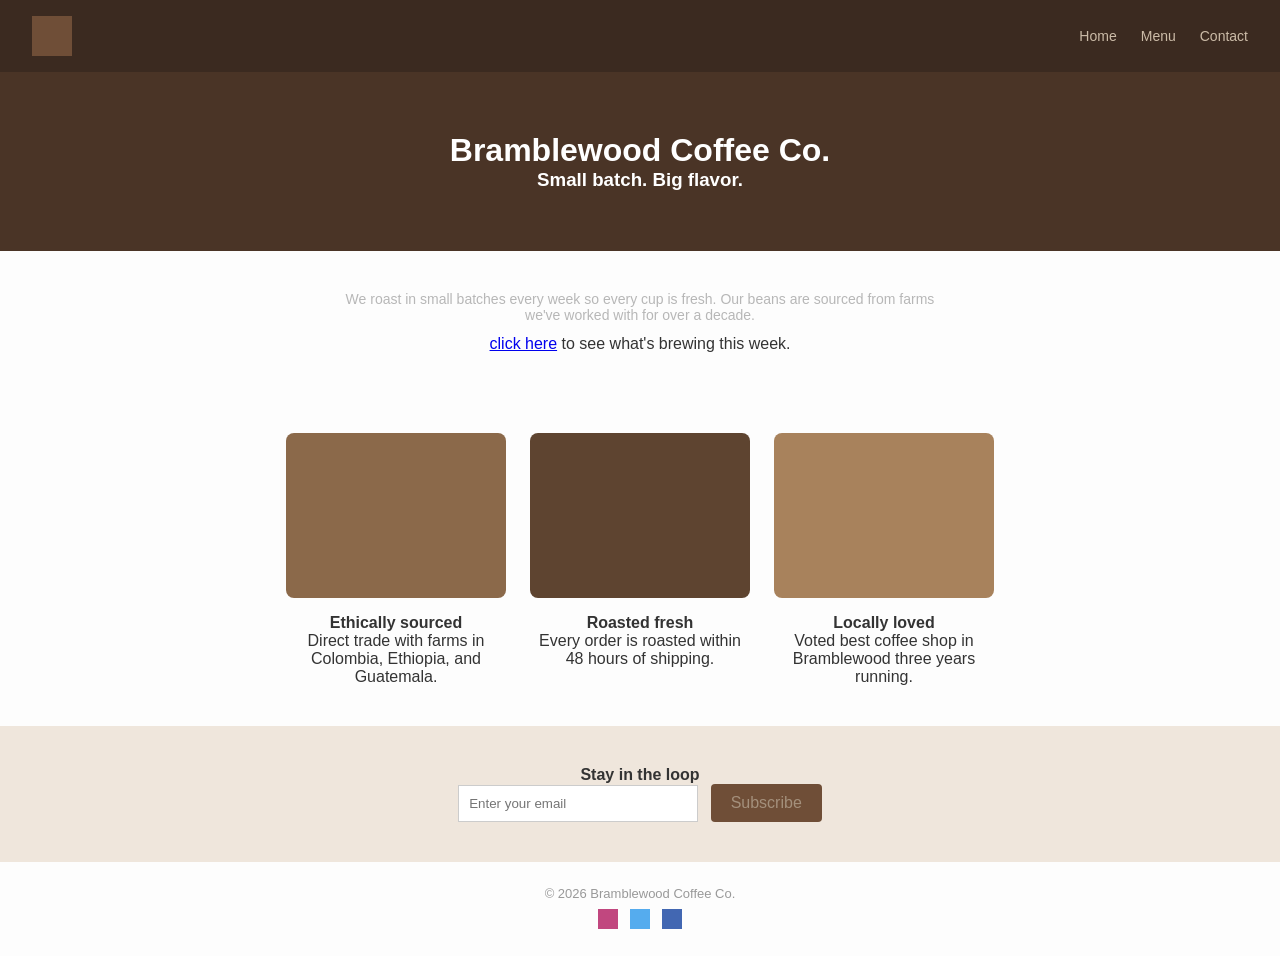
==== index.html @ ad042cb7 "Initial demo site with intentional accessibility issues" ====
<!DOCTYPE html>
<html>
<head>
  <meta charset="UTF-8">
  <title>Bramblewood Coffee Co.</title>
  <link rel="stylesheet" href="styles.css">
</head>
<body>

  <div class="navbar">
    <img src="images/logo.png" width="40" height="40">
    <div class="nav-links">
      <div class="navlink" onclick="location.href='index.html'">Home</div>
      <div class="navlink" onclick="location.href='menu.html'">Menu</div>
      <div class="navlink" onclick="location.href='contact.html'">Contact</div>
    </div>
  </div>

  <header class="hero">
    <img src="images/hero-beans.jpg" class="hero-image">
    <h1>Bramblewood Coffee Co.</h1>
    <h3>Small batch. Big flavor.</h3>
  </header>

  <section class="intro">
    <p class="muted-text">
      We roast in small batches every week so every cup is fresh. Our beans are sourced
      from farms we've worked with for over a decade.
    </p>
    <a href="menu.html">click here</a> to see what's brewing this week.
  </section>

  <section class="features">
    <div class="feature-card">
      <img src="images/beans.jpg">
      <h4>Ethically sourced</h4>
      <p>Direct trade with farms in Colombia, Ethiopia, and Guatemala.</p>
    </div>
    <div class="feature-card">
      <img src="images/roaster.jpg">
      <h4>Roasted fresh</h4>
      <p>Every order is roasted within 48 hours of shipping.</p>
    </div>
    <div class="feature-card">
      <img src="images/cup.jpg">
      <h4>Locally loved</h4>
      <p>Voted best coffee shop in Bramblewood three years running.</p>
    </div>
  </section>

  <section class="newsletter">
    <h4>Stay in the loop</h4>
    <input type="text" placeholder="Enter your email">
    <div class="btn" onclick="alert('Subscribed!')">Subscribe</div>
  </section>

  <footer>
    <p>&copy; 2026 Bramblewood Coffee Co.</p>
    <div class="social-icons">
      <a href="#"><img src="images/icon-instagram.png" width="20"></a>
      <a href="#"><img src="images/icon-twitter.png" width="20"></a>
      <a href="#"><img src="images/icon-facebook.png" width="20"></a>
    </div>
  </footer>

</body>
</html>
---- styles.css ----
* {
  box-sizing: border-box;
  margin: 0;
  padding: 0;
  font-family: Arial, sans-serif;
  outline: none;
}

body {
  color: #333;
  background: #fdfdfd;
}

.navbar {
  display: flex;
  align-items: center;
  justify-content: space-between;
  padding: 16px 32px;
  background: #3b2a20;
}

.nav-links {
  display: flex;
  gap: 24px;
}

.navlink {
  color: #cbbba7;
  cursor: pointer;
  font-size: 14px;
}

.hero {
  position: relative;
  text-align: center;
  padding: 60px 20px;
  color: white;
}

.hero-image {
  position: absolute;
  top: 0;
  left: 0;
  width: 100%;
  height: 100%;
  object-fit: cover;
  z-index: -1;
}

.intro {
  max-width: 640px;
  margin: 40px auto;
  text-align: center;
  padding: 0 20px;
}

.muted-text {
  color: #b7b7b7;
  font-size: 14px;
  margin-bottom: 12px;
}

.features {
  display: flex;
  gap: 24px;
  padding: 40px;
  justify-content: center;
}

.feature-card {
  max-width: 220px;
  text-align: center;
}

.feature-card img {
  width: 100%;
  border-radius: 8px;
  margin-bottom: 12px;
}

.newsletter {
  background: #efe6dc;
  padding: 40px;
  text-align: center;
}

.newsletter input {
  padding: 10px;
  border: 1px solid #ccc;
  margin-right: 8px;
  width: 240px;
}

.btn {
  display: inline-block;
  background: #6f4e37;
  color: #a4907c;
  padding: 10px 20px;
  border-radius: 4px;
  cursor: pointer;
}

footer {
  text-align: center;
  padding: 24px;
  color: #999;
  font-size: 13px;
}

.social-icons {
  display: flex;
  gap: 12px;
  justify-content: center;
  margin-top: 8px;
}

.page-header {
  padding: 32px;
  text-align: center;
}

.filter-bar {
  display: flex;
  gap: 12px;
  justify-content: center;
  padding: 0 32px 24px;
}

.filter-bar input,
.filter-bar select {
  padding: 8px;
  border: 1px solid #ddd;
}

.menu-grid {
  display: grid;
  grid-template-columns: repeat(auto-fit, minmax(200px, 1fr));
  gap: 20px;
  padding: 0 32px 40px;
}

.menu-item {
  border: 1px solid #eee;
  border-radius: 8px;
  padding: 16px;
  position: relative;
}

.menu-item img {
  width: 100%;
  border-radius: 6px;
  margin-bottom: 8px;
}

.price {
  color: #aaa;
  font-size: 13px;
}

.icon-btn {
  position: absolute;
  top: 12px;
  right: 12px;
  background: white;
  border-radius: 50%;
  padding: 6px;
  cursor: pointer;
  box-shadow: 0 1px 4px rgba(0,0,0,0.15);
}

.hours-table {
  margin: 0 auto 40px;
  border-collapse: collapse;
}

.hours-table td {
  padding: 8px 20px;
  color: #888;
}

.contact-form {
  max-width: 480px;
  margin: 0 auto 40px;
  padding: 0 20px;
  display: flex;
  flex-direction: column;
  gap: 12px;
}

.contact-form input,
.contact-form textarea {
  padding: 10px;
  border: 1px solid #ddd;
  font-size: 14px;
}

.contact-form textarea {
  height: 100px;
}

.checkbox-row {
  display: flex;
  align-items: center;
  gap: 8px;
}

.fake-checkbox {
  width: 16px;
  height: 16px;
  border: 1px solid #ccc;
  cursor: pointer;
}

.fake-checkbox.checked {
  background: #6f4e37;
}

.submit-btn {
  align-self: flex-start;
}

.map-section {
  text-align: center;
  padding: 0 20px 40px;
}

.map-image {
  max-width: 480px;
  width: 100%;
  border-radius: 8px;
  margin: 12px 0;
}
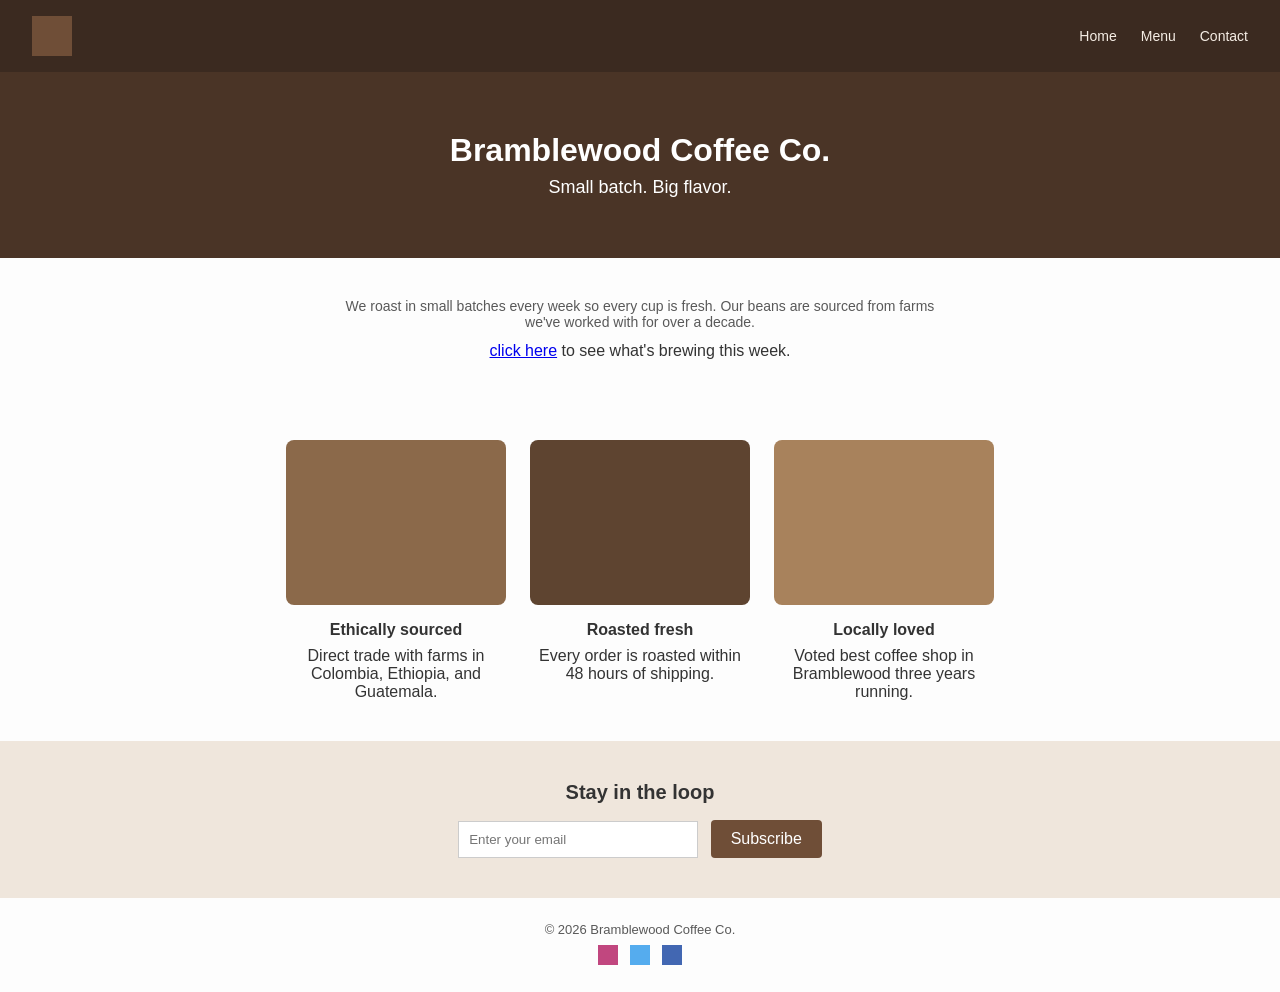
==== commit 320235f8: "Fix accessibility issues flagged by Monitor scan Addresses all 9 failing checks: missing alt text, u" ====
--- a/index.html
+++ b/index.html
@@ -1,5 +1,5 @@
 <!DOCTYPE html>
-<html>
+<html lang="en">
 <head>
   <meta charset="UTF-8">
   <title>Bramblewood Coffee Co.</title>
@@ -7,59 +7,61 @@
 </head>
 <body>
 
-  <div class="navbar">
-    <img src="images/logo.png" width="40" height="40">
+  <nav class="navbar" aria-label="Main navigation">
+    <img src="images/logo.png" width="40" height="40" alt="Bramblewood Coffee Co. logo">
     <div class="nav-links">
       <div class="navlink" onclick="location.href='index.html'">Home</div>
       <div class="navlink" onclick="location.href='menu.html'">Menu</div>
       <div class="navlink" onclick="location.href='contact.html'">Contact</div>
     </div>
-  </div>
+  </nav>
 
-  <header class="hero">
-    <img src="images/hero-beans.jpg" class="hero-image">
-    <h1>Bramblewood Coffee Co.</h1>
-    <h3>Small batch. Big flavor.</h3>
-  </header>
+  <main>
+    <header class="hero">
+      <img src="images/hero-beans.jpg" class="hero-image" alt="">
+      <h1>Bramblewood Coffee Co.</h1>
+      <h2>Small batch. Big flavor.</h2>
+    </header>
 
-  <section class="intro">
-    <p class="muted-text">
-      We roast in small batches every week so every cup is fresh. Our beans are sourced
-      from farms we've worked with for over a decade.
-    </p>
-    <a href="menu.html">click here</a> to see what's brewing this week.
-  </section>
+    <section class="intro">
+      <p class="muted-text">
+        We roast in small batches every week so every cup is fresh. Our beans are sourced
+        from farms we've worked with for over a decade.
+      </p>
+      <a href="menu.html">click here</a> to see what's brewing this week.
+    </section>
 
-  <section class="features">
-    <div class="feature-card">
-      <img src="images/beans.jpg">
-      <h4>Ethically sourced</h4>
-      <p>Direct trade with farms in Colombia, Ethiopia, and Guatemala.</p>
-    </div>
-    <div class="feature-card">
-      <img src="images/roaster.jpg">
-      <h4>Roasted fresh</h4>
-      <p>Every order is roasted within 48 hours of shipping.</p>
-    </div>
-    <div class="feature-card">
-      <img src="images/cup.jpg">
-      <h4>Locally loved</h4>
-      <p>Voted best coffee shop in Bramblewood three years running.</p>
-    </div>
-  </section>
+    <section class="features">
+      <div class="feature-card">
+        <img src="images/beans.jpg" alt="Coffee beans in a burlap sack">
+        <h3>Ethically sourced</h3>
+        <p>Direct trade with farms in Colombia, Ethiopia, and Guatemala.</p>
+      </div>
+      <div class="feature-card">
+        <img src="images/roaster.jpg" alt="Coffee beans roasting in a drum roaster">
+        <h3>Roasted fresh</h3>
+        <p>Every order is roasted within 48 hours of shipping.</p>
+      </div>
+      <div class="feature-card">
+        <img src="images/cup.jpg" alt="Cup of brewed Bramblewood coffee">
+        <h3>Locally loved</h3>
+        <p>Voted best coffee shop in Bramblewood three years running.</p>
+      </div>
+    </section>
 
-  <section class="newsletter">
-    <h4>Stay in the loop</h4>
-    <input type="text" placeholder="Enter your email">
-    <div class="btn" onclick="alert('Subscribed!')">Subscribe</div>
-  </section>
+    <section class="newsletter">
+      <h2>Stay in the loop</h2>
+      <input type="text" placeholder="Enter your email">
+      <div class="btn" onclick="alert('Subscribed!')">Subscribe</div>
+    </section>
+  </main>
 
   <footer>
     <p>&copy; 2026 Bramblewood Coffee Co.</p>
     <div class="social-icons">
-      <a href="#"><img src="images/icon-instagram.png" width="20"></a>
-      <a href="#"><img src="images/icon-twitter.png" width="20"></a>
-      <a href="#"><img src="images/icon-facebook.png" width="20"></a>
+      <a href="#"><img src="images/icon-instagram.png" width="20" alt="Instagram"></a>
+      <a href="#"><img src="images/icon-twitter.png" width="20" alt="Twitter"></a>
+      <a href="#"><img src="images/icon-facebook.png" width="20" alt="Facebook"></a>
     </div>
   </footer>
 
--- a/styles.css
+++ b/styles.css
@@ -25,7 +25,7 @@
 }
 
 .navlink {
-  color: #cbbba7;
+  color: #f5ede4;
   cursor: pointer;
   font-size: 14px;
 }
@@ -35,6 +35,16 @@
   text-align: center;
   padding: 60px 20px;
   color: white;
+}
+
+.hero h1 {
+  font-size: 32px;
+}
+
+.hero h2 {
+  font-size: 18px;
+  font-weight: normal;
+  margin-top: 8px;
 }
 
 .hero-image {
@@ -55,7 +65,7 @@
 }
 
 .muted-text {
-  color: #b7b7b7;
+  color: #595959;
   font-size: 14px;
   margin-bottom: 12px;
 }
@@ -78,10 +88,20 @@
   margin-bottom: 12px;
 }
 
+.feature-card h3 {
+  font-size: 16px;
+  margin-bottom: 8px;
+}
+
 .newsletter {
   background: #efe6dc;
   padding: 40px;
   text-align: center;
+}
+
+.newsletter h2 {
+  font-size: 20px;
+  margin-bottom: 16px;
 }
 
 .newsletter input {
@@ -94,7 +114,7 @@
 .btn {
   display: inline-block;
   background: #6f4e37;
-  color: #a4907c;
+  color: #ffffff;
   padding: 10px 20px;
   border-radius: 4px;
   cursor: pointer;
@@ -103,7 +123,7 @@
 footer {
   text-align: center;
   padding: 24px;
-  color: #999;
+  color: #595959;
   font-size: 13px;
 }
 
@@ -119,11 +139,27 @@
   text-align: center;
 }
 
+.page-header h1 {
+  font-size: 28px;
+}
+
 .filter-bar {
   display: flex;
   gap: 12px;
   justify-content: center;
   padding: 0 32px 24px;
+}
+
+.sr-only {
+  position: absolute;
+  width: 1px;
+  height: 1px;
+  padding: 0;
+  margin: -1px;
+  overflow: hidden;
+  clip: rect(0, 0, 0, 0);
+  white-space: nowrap;
+  border: 0;
 }
 
 .filter-bar input,
@@ -152,8 +188,13 @@
   margin-bottom: 8px;
 }
 
+.menu-item h2 {
+  font-size: 16px;
+  margin-bottom: 4px;
+}
+
 .price {
-  color: #aaa;
+  color: #595959;
   font-size: 13px;
 }
 
@@ -175,7 +216,7 @@
 
 .hours-table td {
   padding: 8px 20px;
-  color: #888;
+  color: #595959;
 }
 
 .contact-form {
@@ -224,6 +265,11 @@
   padding: 0 20px 40px;
 }
 
+.map-section h2 {
+  font-size: 20px;
+  margin-bottom: 8px;
+}
+
 .map-image {
   max-width: 480px;
   width: 100%;
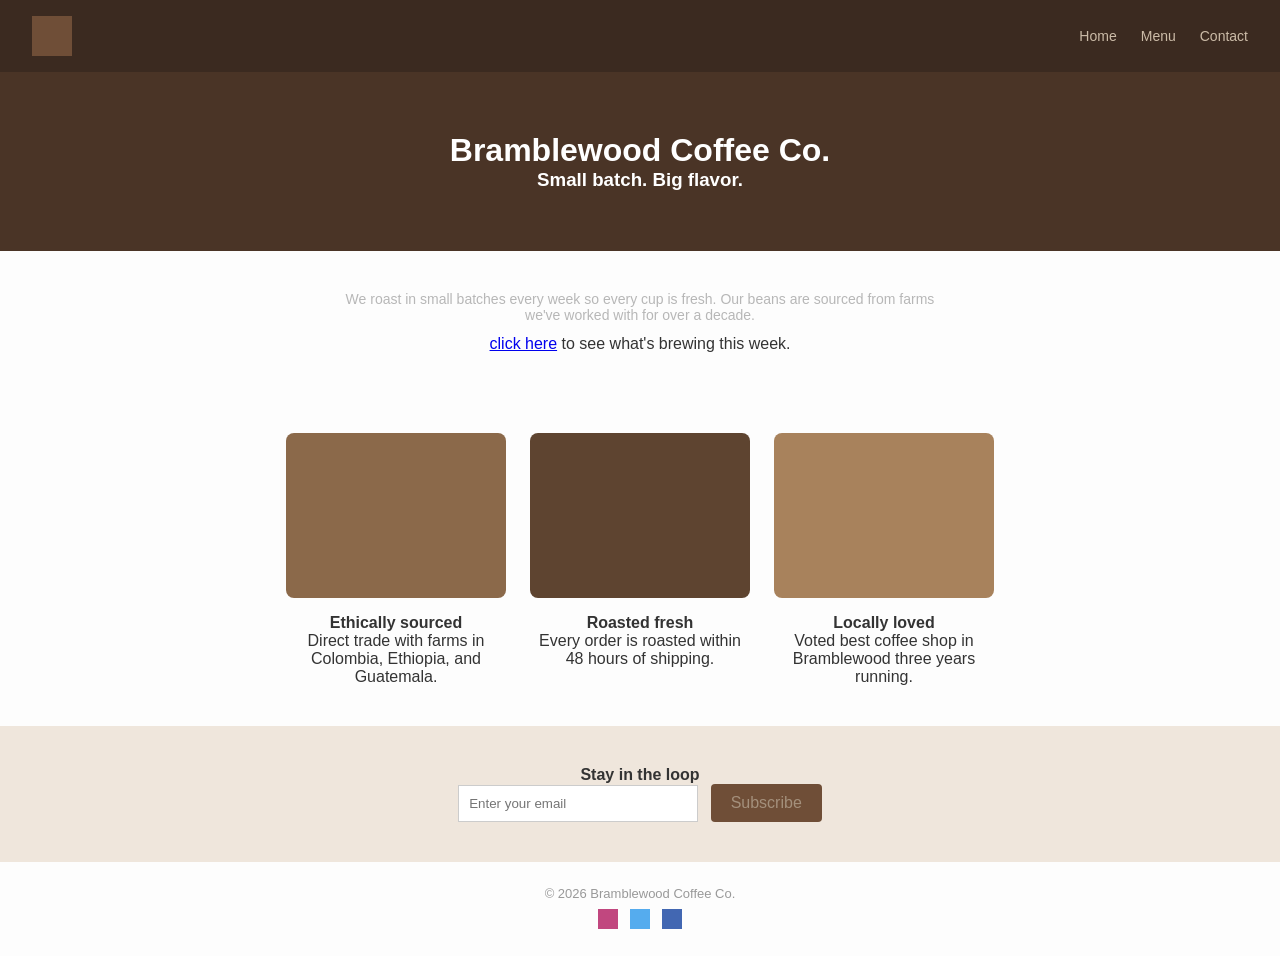
==== commit dd3d2979: "Revert "Fix accessibility issues flagged by Monitor scan" This reverts commit 320235f8695e95a276f955" ====
--- a/index.html
+++ b/index.html
@@ -1,5 +1,5 @@
 <!DOCTYPE html>
-<html lang="en">
+<html>
 <head>
   <meta charset="UTF-8">
   <title>Bramblewood Coffee Co.</title>
@@ -7,61 +7,59 @@
 </head>
 <body>
 
-  <nav class="navbar" aria-label="Main navigation">
-    <img src="images/logo.png" width="40" height="40" alt="Bramblewood Coffee Co. logo">
+  <div class="navbar">
+    <img src="images/logo.png" width="40" height="40">
     <div class="nav-links">
       <div class="navlink" onclick="location.href='index.html'">Home</div>
       <div class="navlink" onclick="location.href='menu.html'">Menu</div>
       <div class="navlink" onclick="location.href='contact.html'">Contact</div>
     </div>
-  </nav>
+  </div>
 
-  <main>
-    <header class="hero">
-      <img src="images/hero-beans.jpg" class="hero-image" alt="">
-      <h1>Bramblewood Coffee Co.</h1>
-      <h2>Small batch. Big flavor.</h2>
-    </header>
+  <header class="hero">
+    <img src="images/hero-beans.jpg" class="hero-image">
+    <h1>Bramblewood Coffee Co.</h1>
+    <h3>Small batch. Big flavor.</h3>
+  </header>
 
-    <section class="intro">
-      <p class="muted-text">
-        We roast in small batches every week so every cup is fresh. Our beans are sourced
-        from farms we've worked with for over a decade.
-      </p>
-      <a href="menu.html">click here</a> to see what's brewing this week.
-    </section>
+  <section class="intro">
+    <p class="muted-text">
+      We roast in small batches every week so every cup is fresh. Our beans are sourced
+      from farms we've worked with for over a decade.
+    </p>
+    <a href="menu.html">click here</a> to see what's brewing this week.
+  </section>
 
-    <section class="features">
-      <div class="feature-card">
-        <img src="images/beans.jpg" alt="Coffee beans in a burlap sack">
-        <h3>Ethically sourced</h3>
-        <p>Direct trade with farms in Colombia, Ethiopia, and Guatemala.</p>
-      </div>
-      <div class="feature-card">
-        <img src="images/roaster.jpg" alt="Coffee beans roasting in a drum roaster">
-        <h3>Roasted fresh</h3>
-        <p>Every order is roasted within 48 hours of shipping.</p>
-      </div>
-      <div class="feature-card">
-        <img src="images/cup.jpg" alt="Cup of brewed Bramblewood coffee">
-        <h3>Locally loved</h3>
-        <p>Voted best coffee shop in Bramblewood three years running.</p>
-      </div>
-    </section>
+  <section class="features">
+    <div class="feature-card">
+      <img src="images/beans.jpg">
+      <h4>Ethically sourced</h4>
+      <p>Direct trade with farms in Colombia, Ethiopia, and Guatemala.</p>
+    </div>
+    <div class="feature-card">
+      <img src="images/roaster.jpg">
+      <h4>Roasted fresh</h4>
+      <p>Every order is roasted within 48 hours of shipping.</p>
+    </div>
+    <div class="feature-card">
+      <img src="images/cup.jpg">
+      <h4>Locally loved</h4>
+      <p>Voted best coffee shop in Bramblewood three years running.</p>
+    </div>
+  </section>
 
-    <section class="newsletter">
-      <h2>Stay in the loop</h2>
-      <input type="text" placeholder="Enter your email">
-      <div class="btn" onclick="alert('Subscribed!')">Subscribe</div>
-    </section>
-  </main>
+  <section class="newsletter">
+    <h4>Stay in the loop</h4>
+    <input type="text" placeholder="Enter your email">
+    <div class="btn" onclick="alert('Subscribed!')">Subscribe</div>
+  </section>
 
   <footer>
     <p>&copy; 2026 Bramblewood Coffee Co.</p>
     <div class="social-icons">
-      <a href="#"><img src="images/icon-instagram.png" width="20" alt="Instagram"></a>
-      <a href="#"><img src="images/icon-twitter.png" width="20" alt="Twitter"></a>
-      <a href="#"><img src="images/icon-facebook.png" width="20" alt="Facebook"></a>
+      <a href="#"><img src="images/icon-instagram.png" width="20"></a>
+      <a href="#"><img src="images/icon-twitter.png" width="20"></a>
+      <a href="#"><img src="images/icon-facebook.png" width="20"></a>
     </div>
   </footer>
 
--- a/styles.css
+++ b/styles.css
@@ -25,7 +25,7 @@
 }
 
 .navlink {
-  color: #f5ede4;
+  color: #cbbba7;
   cursor: pointer;
   font-size: 14px;
 }
@@ -35,16 +35,6 @@
   text-align: center;
   padding: 60px 20px;
   color: white;
-}
-
-.hero h1 {
-  font-size: 32px;
-}
-
-.hero h2 {
-  font-size: 18px;
-  font-weight: normal;
-  margin-top: 8px;
 }
 
 .hero-image {
@@ -65,7 +55,7 @@
 }
 
 .muted-text {
-  color: #595959;
+  color: #b7b7b7;
   font-size: 14px;
   margin-bottom: 12px;
 }
@@ -88,20 +78,10 @@
   margin-bottom: 12px;
 }
 
-.feature-card h3 {
-  font-size: 16px;
-  margin-bottom: 8px;
-}
-
 .newsletter {
   background: #efe6dc;
   padding: 40px;
   text-align: center;
-}
-
-.newsletter h2 {
-  font-size: 20px;
-  margin-bottom: 16px;
 }
 
 .newsletter input {
@@ -114,7 +94,7 @@
 .btn {
   display: inline-block;
   background: #6f4e37;
-  color: #ffffff;
+  color: #a4907c;
   padding: 10px 20px;
   border-radius: 4px;
   cursor: pointer;
@@ -123,7 +103,7 @@
 footer {
   text-align: center;
   padding: 24px;
-  color: #595959;
+  color: #999;
   font-size: 13px;
 }
 
@@ -139,27 +119,11 @@
   text-align: center;
 }
 
-.page-header h1 {
-  font-size: 28px;
-}
-
 .filter-bar {
   display: flex;
   gap: 12px;
   justify-content: center;
   padding: 0 32px 24px;
-}
-
-.sr-only {
-  position: absolute;
-  width: 1px;
-  height: 1px;
-  padding: 0;
-  margin: -1px;
-  overflow: hidden;
-  clip: rect(0, 0, 0, 0);
-  white-space: nowrap;
-  border: 0;
 }
 
 .filter-bar input,
@@ -188,13 +152,8 @@
   margin-bottom: 8px;
 }
 
-.menu-item h2 {
-  font-size: 16px;
-  margin-bottom: 4px;
-}
-
 .price {
-  color: #595959;
+  color: #aaa;
   font-size: 13px;
 }
 
@@ -216,7 +175,7 @@
 
 .hours-table td {
   padding: 8px 20px;
-  color: #595959;
+  color: #888;
 }
 
 .contact-form {
@@ -265,11 +224,6 @@
   padding: 0 20px 40px;
 }
 
-.map-section h2 {
-  font-size: 20px;
-  margin-bottom: 8px;
-}
-
 .map-image {
   max-width: 480px;
   width: 100%;
